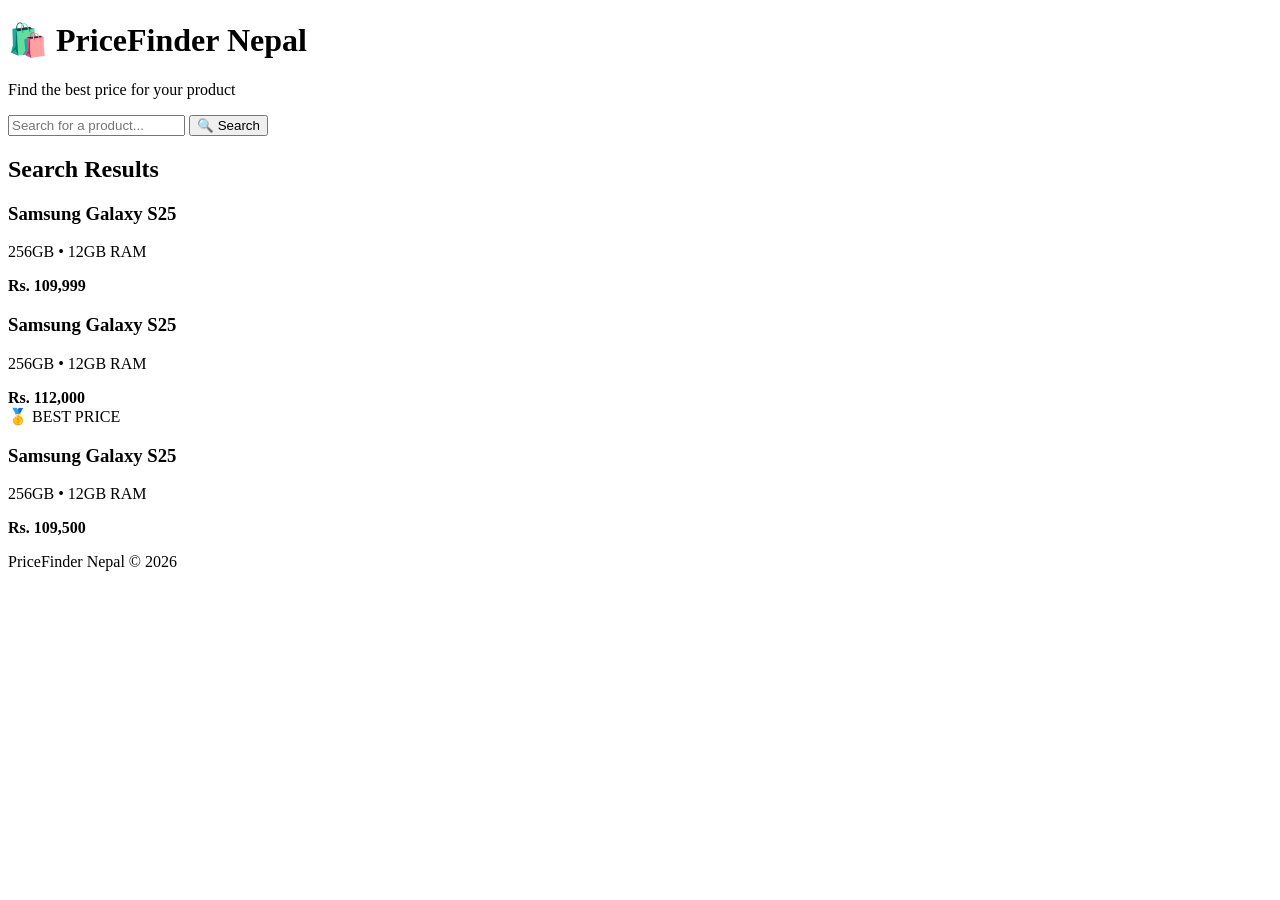
==== index.html @ f7e0f9c5 "Add initial HTML structure for PriceFinder Nepal" ====
<!DOCTYPE html>
<html lang="en">
<head>
  <meta charset="UTF-8">
  <meta name="viewport" content="width=device-width, initial-scale=1.0">
  <title>PriceFinder Nepal</title>
  <link rel="stylesheet" href="style.css">
</head>

<body>

<header>
  <h1>🛍️ PriceFinder Nepal</h1>
  <p>Find the best price for your product</p>
</header>

<main>

  <div class="search-box">
    <input
      type="text"
      id="searchInput"
      placeholder="Search for a product..."
    >

    <button onclick="searchProduct()">
      🔍 Search
    </button>
  </div>

  <section id="results">

    <h2>Search Results</h2>

    <div class="product">
      <div>
        <h3>Samsung Galaxy S25</h3>
        <p>256GB • 12GB RAM</p>
      </div>

      <strong>Rs. 109,999</strong>
    </div>

    <div class="product">
      <div>
        <h3>Samsung Galaxy S25</h3>
        <p>256GB • 12GB RAM</p>
      </div>

      <strong>Rs. 112,000</strong>
    </div>

    <div class="product best">
      <div>
        <span class="badge">🥇 BEST PRICE</span>
        <h3>Samsung Galaxy S25</h3>
        <p>256GB • 12GB RAM</p>
      </div>

      <strong>Rs. 109,500</strong>
    </div>

  </section>

</main>

<footer>
  <p>PriceFinder Nepal © 2026</p>
</footer>

<script src="script.js"></script>

</body>
</html>
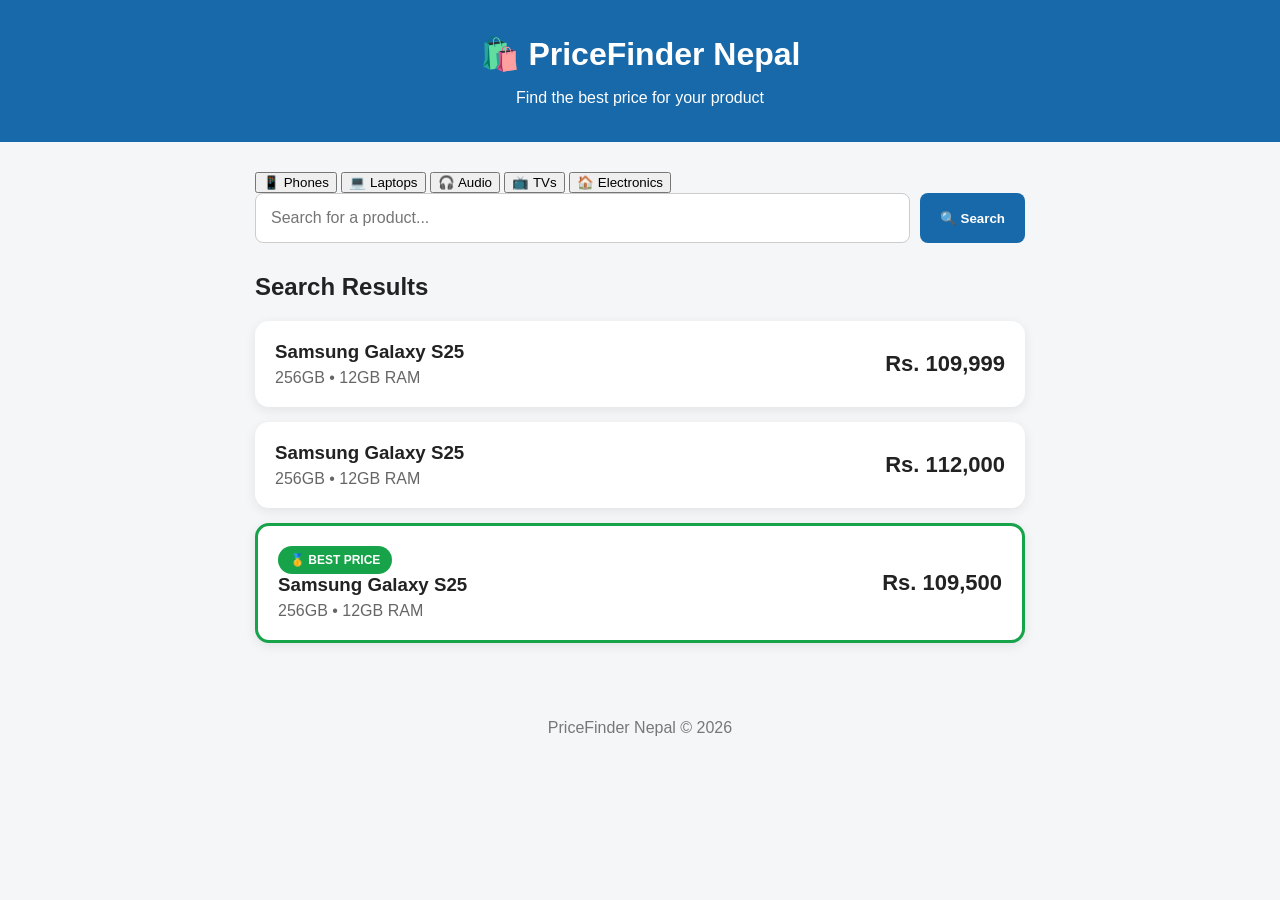
==== commit c4088a0e: "Update index.html" ====
--- a/index.html
+++ b/index.html
@@ -15,7 +15,29 @@
 </header>
 
 <main>
+<div class="categories">
 
+  <button onclick="searchCategory('phone')">
+    📱 Phones
+  </button>
+
+  <button onclick="searchCategory('laptop')">
+    💻 Laptops
+  </button>
+
+  <button onclick="searchCategory('audio')">
+    🎧 Audio
+  </button>
+
+  <button onclick="searchCategory('tv')">
+    📺 TVs
+  </button>
+
+  <button onclick="searchCategory('electronics')">
+    🏠 Electronics
+  </button>
+
+</div>
   <div class="search-box">
     <input
       type="text"
--- a/style.css
+++ b/style.css
@@ -0,0 +1,232 @@
+* {
+  box-sizing: border-box;
+}
+
+body {
+  margin: 0;
+  font-family: Arial, sans-serif;
+  background: #f4f6f8;
+  color: #222;
+}
+
+header {
+  background: #1769aa;
+  color: white;
+  text-align: center;
+  padding: 35px 15px;
+}
+
+header h1 {
+  margin: 0;
+  font-size: 32px;
+}
+
+header p {
+  margin-bottom: 0;
+}
+
+main {
+  max-width: 800px;
+  margin: 30px auto;
+  padding: 0 15px;
+}
+
+.search-box {
+  display: flex;
+  gap: 10px;
+}
+
+.search-box input {
+  flex: 1;
+  padding: 15px;
+  border: 1px solid #ccc;
+  border-radius: 8px;
+  font-size: 16px;
+}
+
+.search-box button {
+  padding: 15px 20px;
+  border: none;
+  border-radius: 8px;
+  background: #1769aa;
+  color: white;
+  cursor: pointer;
+  font-weight: bold;
+}
+
+#results {
+  margin-top: 30px;
+}
+
+.product {
+  background: white;
+  padding: 18px;
+  margin: 12px 0;
+  border-radius: 10px;
+  display: flex;
+  justify-content: space-between;
+  align-items: center;
+  box-shadow: 0 2px 8px rgba(0,0,0,0.08);
+}
+
+.product h3 {
+  margin: 0 0 6px;
+}
+
+.product p {
+  margin: 0;
+  color: #666;
+}
+
+.product strong {
+  font-size: 20px;
+}
+
+.best {
+  border: 3px solid #16a34a;
+}
+
+.badge {
+  background: #16a34a;
+  color: white;
+  padding: 5px 8px;
+  border-radius: 5px;
+  font-size: 12px;
+}
+
+footer {
+  text-align: center;
+  padding: 30px;
+  color: #777;
+}
+
+@media (max-width: 600px) {
+
+  .search-box {
+    flex-direction: column;
+  }
+
+  .product {
+    flex-direction: column;
+    align-items: flex-start;
+    gap: 10px;
+  }
+
+}
+.best-price {
+  background: white;
+  border: 3px solid #16a34a;
+  border-radius: 12px;
+  padding: 25px;
+  margin: 15px 0;
+  text-align: center;
+  box-shadow: 0 4px 15px rgba(0,0,0,0.1);
+}
+
+.best-price h3 {
+  font-size: 30px;
+  color: #16a34a;
+}
+
+.best-price button,
+.product button {
+  background: #1769aa;
+  color: white;
+  border: none;
+  padding: 10px 16px;
+  border-radius: 7px;
+  cursor: pointer;
+}
+
+a {
+  text-decoration: none;
+}
+.updated {
+  color: #666;
+  font-size: 13px;
+  margin-top: 15px;
+}
+/* PriceFinder product cards */
+
+.product {
+  background: white;
+  padding: 20px;
+  margin: 15px 0;
+  border-radius: 14px;
+  display: flex;
+  justify-content: space-between;
+  align-items: center;
+  gap: 20px;
+  box-shadow: 0 3px 12px rgba(0, 0, 0, 0.08);
+}
+
+.product h3 {
+  margin-top: 0;
+}
+
+.product strong {
+  font-size: 22px;
+}
+
+.best-price {
+  background: white;
+  border: 3px solid #16a34a;
+  border-radius: 14px;
+  padding: 25px;
+  margin: 15px 0 25px;
+  text-align: center;
+  box-shadow: 0 4px 15px rgba(0, 0, 0, 0.1);
+}
+
+.best-price h3 {
+  font-size: 32px;
+  margin: 12px 0;
+}
+
+.badge {
+  display: inline-block;
+  background: #16a34a;
+  color: white;
+  padding: 7px 12px;
+  border-radius: 20px;
+  font-size: 12px;
+  font-weight: bold;
+}
+
+.product button,
+.best-price button {
+  background: #1769aa;
+  color: white;
+  border: none;
+  padding: 11px 18px;
+  border-radius: 8px;
+  cursor: pointer;
+  font-weight: bold;
+}
+
+.product button:hover,
+.best-price button:hover {
+  opacity: 0.85;
+}
+
+.updated {
+  color: #777;
+  font-size: 13px;
+}
+
+@media (max-width: 600px) {
+
+  .product {
+    flex-direction: column;
+    align-items: flex-start;
+  }
+
+  .product > div:last-child {
+    width: 100%;
+  }
+
+  .product button {
+    width: 100%;
+  }
+
+}
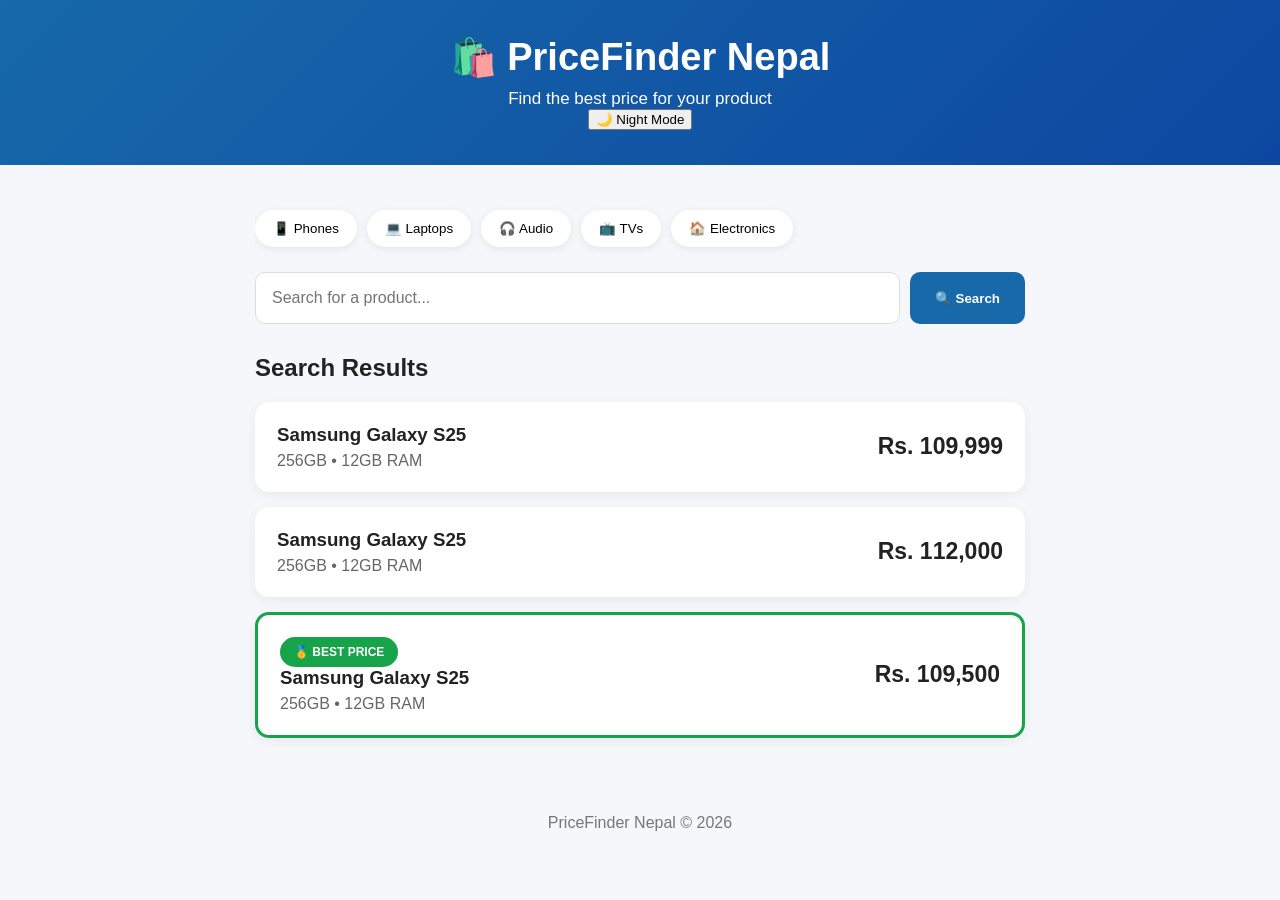
==== commit 7f4bc3a5: "Update index.html" ====
--- a/index.html
+++ b/index.html
@@ -12,6 +12,9 @@
 <header>
   <h1>🛍️ PriceFinder Nepal</h1>
   <p>Find the best price for your product</p>
+  <button id="themeToggle" class="theme-toggle" onclick="toggleTheme()">
+  🌙 Night Mode
+</button>
 </header>
 
 <main>
@@ -91,6 +94,39 @@
 </footer>
 
 <script src="script.js"></script>
+  <script>
+  function toggleTheme() {
+
+    document.body.classList.toggle("dark-mode");
+
+    const button =
+      document.getElementById("themeToggle");
+
+    if (document.body.classList.contains("dark-mode")) {
+
+      button.innerHTML = "☀️ Day Mode";
+
+      localStorage.setItem("theme", "dark");
+
+    } else {
+
+      button.innerHTML = "🌙 Night Mode";
+
+      localStorage.setItem("theme", "light");
+
+    }
+  }
+
+
+  // Remember user's choice
+  if (localStorage.getItem("theme") === "dark") {
+
+    document.body.classList.add("dark-mode");
+
+    document.getElementById("themeToggle").innerHTML =
+      "☀️ Day Mode";
+  }
+</script>
 
 </body>
 </html>
--- a/style.css
+++ b/style.css
@@ -230,3 +230,301 @@
   }
 
 }
+.categories {
+  display: flex;
+  gap: 10px;
+  overflow-x: auto;
+  margin: 20px 0;
+  padding-bottom: 5px;
+}
+
+.categories button {
+  white-space: nowrap;
+  padding: 10px 15px;
+  border: none;
+  border-radius: 20px;
+  background: white;
+  cursor: pointer;
+  box-shadow: 0 2px 8px rgba(0,0,0,0.08);
+}
+
+.categories button:hover {
+  background: #1769aa;
+  color: white;
+}
+/* Product images */
+
+.best-product-image {
+  width: 180px;
+  height: 180px;
+  object-fit: contain;
+  display: block;
+  margin: 0 auto 20px;
+  border-radius: 12px;
+}
+
+.product-info {
+  display: flex;
+  align-items: center;
+  gap: 18px;
+}
+
+.product-image {
+  width: 100px;
+  height: 100px;
+  object-fit: contain;
+  border-radius: 10px;
+  background: white;
+}
+
+@media (max-width: 600px) {
+
+  .product-info {
+    flex-direction: column;
+    align-items: flex-start;
+  }
+
+  .best-product-image {
+    width: 140px;
+    height: 140px;
+  }
+
+  .product-image {
+    width: 80px;
+    height: 80px;
+  }
+
+}
+/* ==========================================
+   PRICEFINDER MODERN DESIGN
+   ========================================== */
+
+body {
+  margin: 0;
+  font-family: Arial, sans-serif;
+  background: #f5f7fb;
+  color: #222;
+}
+
+header {
+  padding: 35px 20px;
+  text-align: center;
+  background: linear-gradient(135deg, #1769aa, #0d47a1);
+  color: white;
+}
+
+header h1 {
+  margin: 0;
+  font-size: 38px;
+}
+
+header p {
+  margin-top: 10px;
+  font-size: 17px;
+}
+
+.categories {
+  display: flex;
+  gap: 10px;
+  overflow-x: auto;
+  padding: 15px 0;
+  margin-bottom: 10px;
+}
+
+.categories button {
+  border: none;
+  background: white;
+  padding: 11px 18px;
+  border-radius: 25px;
+  cursor: pointer;
+  white-space: nowrap;
+  box-shadow: 0 2px 8px rgba(0,0,0,0.08);
+}
+
+.categories button:hover {
+  background: #1769aa;
+  color: white;
+}
+
+.search-box {
+  display: flex;
+  gap: 10px;
+  margin: 10px 0 25px;
+}
+
+.search-box input {
+  flex: 1;
+  padding: 16px;
+  border: 1px solid #ddd;
+  border-radius: 10px;
+  font-size: 16px;
+  outline: none;
+}
+
+.search-box input:focus {
+  border-color: #1769aa;
+}
+
+.search-box button {
+  padding: 0 25px;
+  border: none;
+  border-radius: 10px;
+  background: #1769aa;
+  color: white;
+  font-weight: bold;
+  cursor: pointer;
+}
+
+.search-box button:hover {
+  opacity: 0.9;
+}
+
+.best-price {
+  background: white;
+  border: 3px solid #16a34a;
+  border-radius: 18px;
+  padding: 30px;
+  margin: 20px 0 35px;
+  text-align: center;
+  box-shadow: 0 5px 20px rgba(0,0,0,0.08);
+}
+
+.best-price h2 {
+  font-size: 28px;
+}
+
+.best-price h3 {
+  font-size: 34px;
+  margin: 15px 0;
+}
+
+.badge {
+  display: inline-block;
+  background: #16a34a;
+  color: white;
+  padding: 8px 14px;
+  border-radius: 20px;
+  font-size: 12px;
+  font-weight: bold;
+}
+
+.saving {
+  font-weight: bold;
+  font-size: 17px;
+}
+
+.updated {
+  color: #777;
+  font-size: 13px;
+}
+
+.product {
+  background: white;
+  padding: 22px;
+  margin: 15px 0;
+  border-radius: 14px;
+  display: flex;
+  justify-content: space-between;
+  align-items: center;
+  gap: 20px;
+  box-shadow: 0 3px 12px rgba(0,0,0,0.06);
+}
+
+.product h3 {
+  margin-top: 0;
+}
+
+.product strong {
+  font-size: 23px;
+}
+
+.product-info {
+  display: flex;
+  align-items: center;
+  gap: 18px;
+}
+
+.product-image {
+  width: 100px;
+  height: 100px;
+  object-fit: contain;
+  border-radius: 10px;
+  background: white;
+}
+
+.best-product-image {
+  width: 180px;
+  height: 180px;
+  object-fit: contain;
+  display: block;
+  margin: 0 auto 20px;
+}
+
+.product button,
+.best-price button {
+  background: #1769aa;
+  color: white;
+  border: none;
+  padding: 11px 18px;
+  border-radius: 8px;
+  cursor: pointer;
+  font-weight: bold;
+}
+
+.product button:hover,
+.best-price button:hover {
+  opacity: 0.85;
+}
+
+.product button:disabled {
+  background: #aaa;
+  cursor: not-allowed;
+}
+
+.no-results,
+.error-message {
+  background: white;
+  padding: 30px;
+  border-radius: 15px;
+  text-align: center;
+  margin-top: 20px;
+}
+
+@media (max-width: 600px) {
+
+  header h1 {
+    font-size: 28px;
+  }
+
+  .search-box {
+    flex-direction: column;
+  }
+
+  .search-box button {
+    padding: 14px;
+  }
+
+  .product {
+    flex-direction: column;
+    align-items: flex-start;
+  }
+
+  .product-info {
+    width: 100%;
+    align-items: flex-start;
+  }
+
+  .product > div:last-child {
+    width: 100%;
+  }
+
+  .product button {
+    width: 100%;
+  }
+
+  .best-product-image {
+    width: 140px;
+    height: 140px;
+  }
+
+}
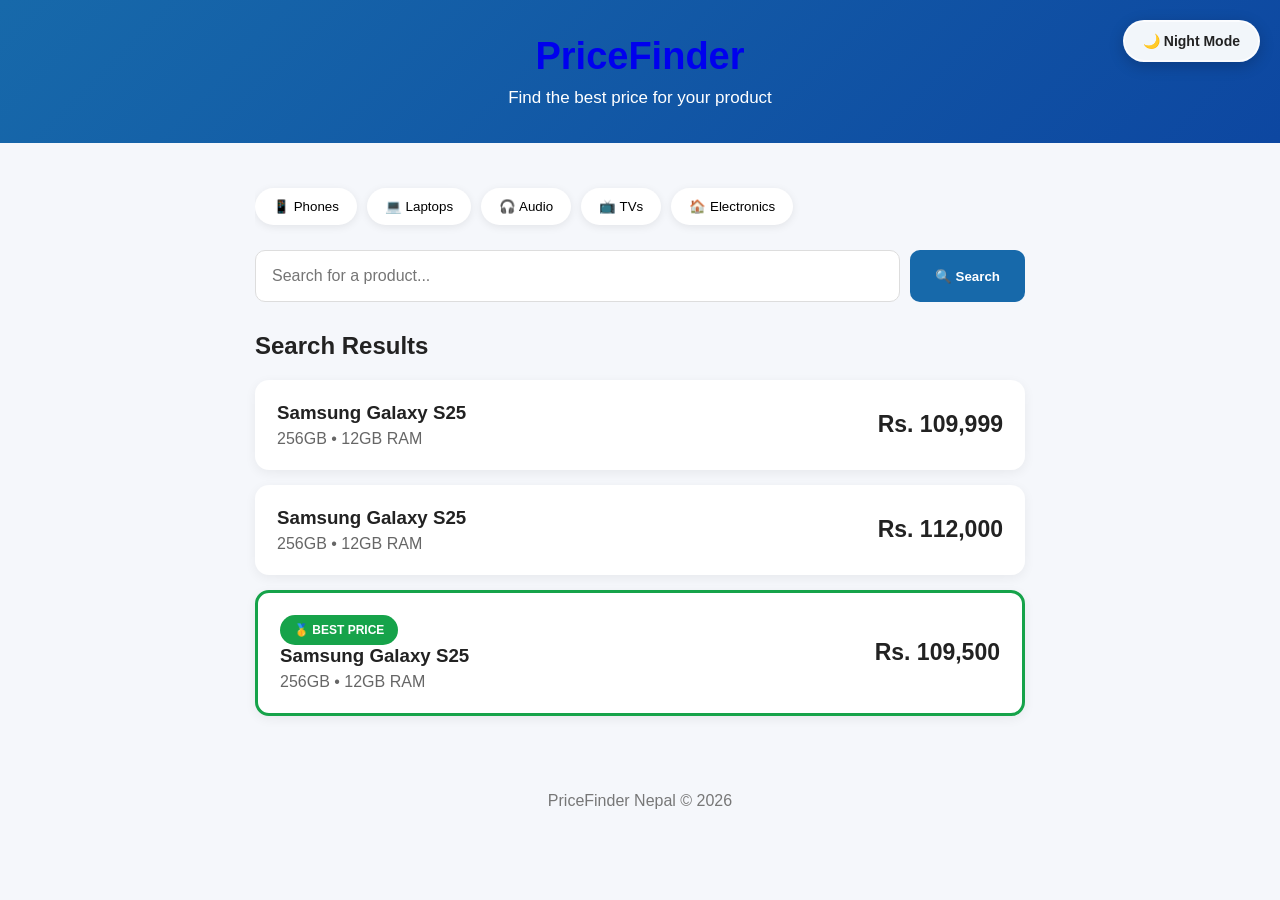
==== commit 65bd309c: "Update index.html" ====
--- a/index.html
+++ b/index.html
@@ -10,7 +10,11 @@
 <body>
 
 <header>
-  <h1>🛍️ PriceFinder Nepal</h1>
+  <h1>
+  <a href="index.html" class="logo-link">
+    PriceFinder
+  </a>
+</h1>
   <p>Find the best price for your product</p>
   <button id="themeToggle" class="theme-toggle" onclick="toggleTheme()">
   🌙 Night Mode
--- a/style.css
+++ b/style.css
@@ -528,3 +528,271 @@
   }
 
 }
+/* ==========================================
+   DAY / NIGHT MODE
+   ========================================== */
+
+.theme-toggle {
+  position: absolute;
+  top: 20px;
+  right: 20px;
+
+  padding: 10px 16px;
+
+  border: none;
+  border-radius: 25px;
+
+  background: white;
+  color: #222;
+
+  cursor: pointer;
+  font-weight: bold;
+
+  box-shadow: 0 2px 8px rgba(0,0,0,0.15);
+}
+
+.theme-toggle:hover {
+  transform: scale(1.03);
+}
+
+
+/* DARK MODE */
+
+body.dark-mode {
+  background: #121212;
+  color: #eeeeee;
+}
+
+body.dark-mode header {
+  background: linear-gradient(
+    135deg,
+    #111827,
+    #1e293b
+  );
+}
+
+body.dark-mode .categories button {
+  background: #1f2937;
+  color: #eeeeee;
+}
+
+body.dark-mode .categories button:hover {
+  background: #3b82f6;
+}
+
+body.dark-mode .search-box input {
+  background: #1f2937;
+  color: white;
+  border-color: #374151;
+}
+
+body.dark-mode .search-box input::placeholder {
+  color: #aaa;
+}
+
+body.dark-mode .best-price,
+body.dark-mode .product,
+body.dark-mode .no-results,
+body.dark-mode .error-message {
+  background: #1f1f1f;
+  color: #eeeeee;
+}
+
+body.dark-mode .updated {
+  color: #aaa;
+}
+
+body.dark-mode .theme-toggle {
+  background: #1f2937;
+  color: white;
+}
+
+
+/* MOBILE */
+
+@media (max-width: 600px) {
+
+  .theme-toggle {
+    position: static;
+    margin-top: 15px;
+  }
+
+}
+/* ==========================================
+   FIXED DARK / LIGHT MODE
+   ========================================== */
+
+/* Light mode */
+body {
+  background: #f5f7fb;
+  color: #222;
+}
+
+/* Dark mode - main page */
+body.dark-mode {
+  background: #121212 !important;
+  color: #eeeeee !important;
+}
+
+/* Header */
+body.dark-mode header {
+  background: #0b1220 !important;
+  color: #ffffff !important;
+}
+
+/* Main containers */
+body.dark-mode .best-price,
+body.dark-mode .product,
+body.dark-mode .no-results,
+body.dark-mode .error-message {
+  background: #1e1e1e !important;
+  color: #eeeeee !important;
+}
+
+/* Product text */
+body.dark-mode .product h3,
+body.dark-mode .product p,
+body.dark-mode .best-price h2,
+body.dark-mode .best-price h3,
+body.dark-mode .best-price p {
+  color: #eeeeee !important;
+}
+
+/* Search box */
+body.dark-mode .search-box input {
+  background: #252525 !important;
+  color: #ffffff !important;
+  border-color: #444 !important;
+}
+
+body.dark-mode .search-box input::placeholder {
+  color: #aaaaaa !important;
+}
+
+/* Category buttons */
+body.dark-mode .categories button {
+  background: #252525 !important;
+  color: #ffffff !important;
+  border: 1px solid #444 !important;
+}
+
+/* Category buttons hover */
+body.dark-mode .categories button:hover {
+  background: #1769aa !important;
+  color: #ffffff !important;
+}
+
+/* Theme button */
+body.dark-mode .theme-toggle {
+  background: #252525 !important;
+  color: #ffffff !important;
+  border: 1px solid #555 !important;
+}
+
+/* Updated text */
+body.dark-mode .updated {
+  color: #aaaaaa !important;
+}
+
+/* Product images */
+body.dark-mode .product-image,
+body.dark-mode .best-product-image {
+  background: #ffffff !important;
+}
+
+/* Links */
+body.dark-mode a {
+  color: #ffffff;
+}
+
+/* Comparison section */
+body.dark-mode .comparison-list {
+  color: #eeeeee;
+}
+/* ==========================================
+   ANIMATED DAY / NIGHT BUTTON
+   ========================================== */
+
+.theme-toggle {
+  position: absolute;
+  top: 20px;
+  right: 20px;
+
+  min-width: 125px;
+  padding: 11px 18px;
+
+  border: 2px solid rgba(255,255,255,0.7);
+  border-radius: 50px;
+
+  background: rgba(255,255,255,0.95);
+  color: #222;
+
+  font-size: 14px;
+  font-weight: bold;
+
+  cursor: pointer;
+
+  box-shadow: 0 4px 15px rgba(0,0,0,0.2);
+
+  transition:
+    all 0.35s ease,
+    transform 0.2s ease;
+}
+
+
+/* Hover animation */
+
+.theme-toggle:hover {
+  transform: translateY(-2px) scale(1.04);
+
+  box-shadow:
+    0 7px 20px rgba(0,0,0,0.25);
+}
+
+
+/* Click animation */
+
+.theme-toggle:active {
+  transform: scale(0.92);
+}
+
+
+/* Dark mode button */
+
+body.dark-mode .theme-toggle {
+  background: #202938 !important;
+  color: #ffffff !important;
+
+  border-color: #64748b !important;
+
+  box-shadow:
+    0 4px 18px rgba(0,0,0,0.5);
+}
+
+
+/* Dark mode hover */
+
+body.dark-mode .theme-toggle:hover {
+  background: #334155 !important;
+
+  transform:
+    translateY(-2px)
+    scale(1.04);
+}
+
+
+/* Mobile */
+
+@media (max-width: 600px) {
+
+  .theme-toggle {
+    position: static;
+
+    display: block;
+
+    margin: 15px auto 0;
+
+    min-width: 130px;
+  }
+
+}
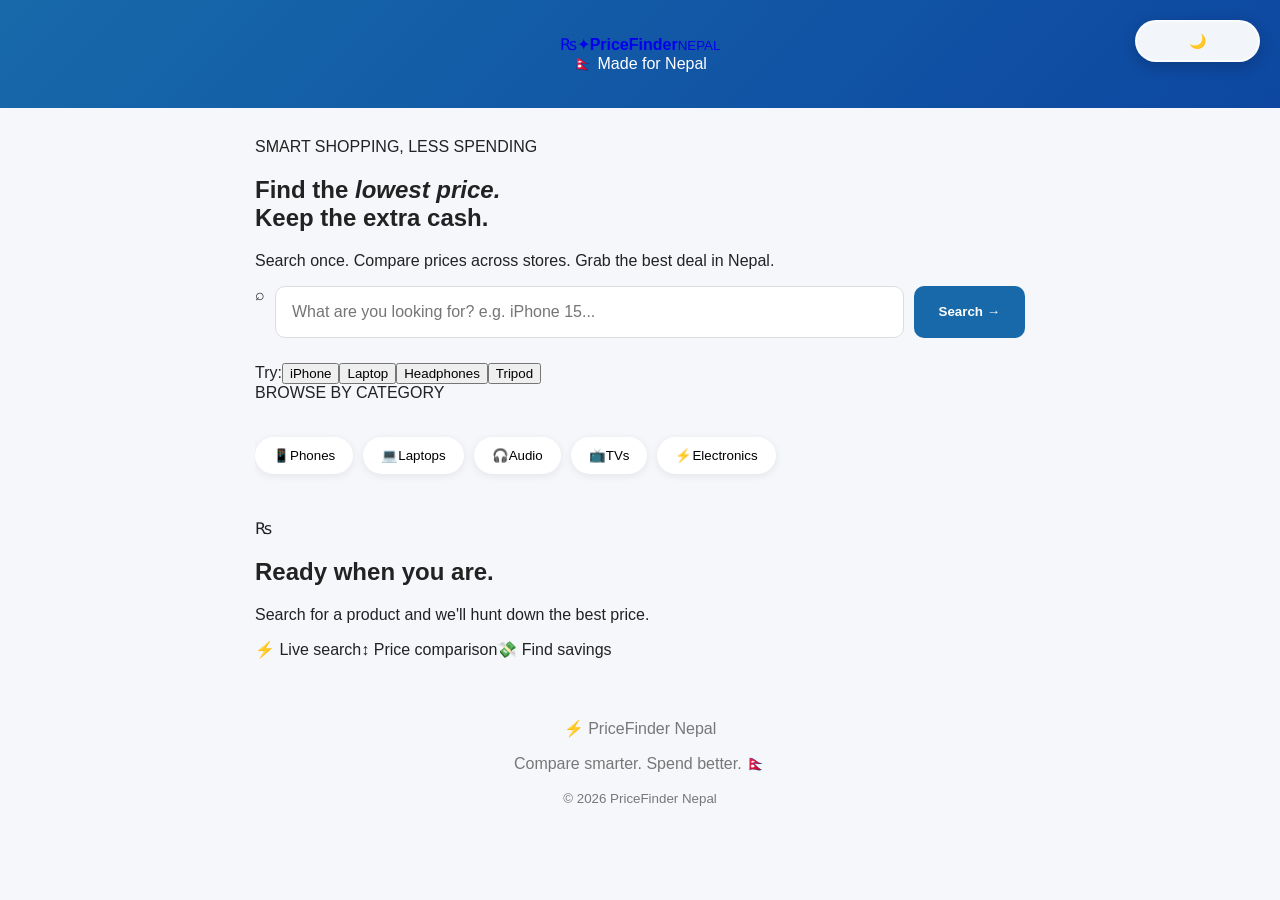
==== commit 731ff3a0: "Add files via upload" ====
--- a/index.html
+++ b/index.html
@@ -1,136 +1,32 @@
 <!DOCTYPE html>
 <html lang="en">
 <head>
-  <meta charset="UTF-8">
-  <meta name="viewport" content="width=device-width, initial-scale=1.0">
-  <title>PriceFinder Nepal</title>
-  <link rel="stylesheet" href="style.css">
+<meta charset="UTF-8"><meta name="viewport" content="width=device-width, initial-scale=1.0">
+<meta name="description" content="PriceFinder Nepal — compare prices and find the best deals.">
+<title>PriceFinder Nepal ⚡</title><link rel="stylesheet" href="style.css">
 </head>
-
 <body>
-
-<header>
-  <h1>
-  <a href="index.html" class="logo-link">
-    PriceFinder
-  </a>
-</h1>
-  <p>Find the best price for your product</p>
-  <button id="themeToggle" class="theme-toggle" onclick="toggleTheme()">
-  🌙 Night Mode
-</button>
+<div class="bg-glow glow-one"></div><div class="bg-glow glow-two"></div>
+<header class="site-header">
+<a href="index.html" class="brand" aria-label="PriceFinder Nepal home"><span class="brand-mark"><span class="brand-tag">₨</span><span class="brand-spark">✦</span></span><span class="brand-copy"><strong>PriceFinder</strong><small>NEPAL</small></span></a>
+<div class="header-actions"><span class="nepal-pill">🇳🇵 Made for Nepal</span><button id="themeToggle" class="theme-toggle" onclick="toggleTheme()" type="button">🌙</button></div>
 </header>
-
-<main>
-<div class="categories">
-
-  <button onclick="searchCategory('phone')">
-    📱 Phones
-  </button>
-
-  <button onclick="searchCategory('laptop')">
-    💻 Laptops
-  </button>
-
-  <button onclick="searchCategory('audio')">
-    🎧 Audio
-  </button>
-
-  <button onclick="searchCategory('tv')">
-    📺 TVs
-  </button>
-
-  <button onclick="searchCategory('electronics')">
-    🏠 Electronics
-  </button>
-
-</div>
-  <div class="search-box">
-    <input
-      type="text"
-      id="searchInput"
-      placeholder="Search for a product..."
-    >
-
-    <button onclick="searchProduct()">
-      🔍 Search
-    </button>
-  </div>
-
-  <section id="results">
-
-    <h2>Search Results</h2>
-
-    <div class="product">
-      <div>
-        <h3>Samsung Galaxy S25</h3>
-        <p>256GB • 12GB RAM</p>
-      </div>
-
-      <strong>Rs. 109,999</strong>
-    </div>
-
-    <div class="product">
-      <div>
-        <h3>Samsung Galaxy S25</h3>
-        <p>256GB • 12GB RAM</p>
-      </div>
-
-      <strong>Rs. 112,000</strong>
-    </div>
-
-    <div class="product best">
-      <div>
-        <span class="badge">🥇 BEST PRICE</span>
-        <h3>Samsung Galaxy S25</h3>
-        <p>256GB • 12GB RAM</p>
-      </div>
-
-      <strong>Rs. 109,500</strong>
-    </div>
-
-  </section>
-
+<main class="page-shell">
+<section class="hero">
+<div class="hero-kicker"><span></span> SMART SHOPPING, LESS SPENDING</div>
+<h1>Find the <em>lowest price.</em><br>Keep the extra cash.</h1>
+<p class="hero-text">Search once. Compare prices across stores. Grab the best deal in Nepal.</p>
+<div class="search-box"><span class="search-icon">⌕</span><input type="text" id="searchInput" placeholder="What are you looking for? e.g. iPhone 15..." autocomplete="off" onkeydown="if(event.key==='Enter') searchProduct()"><button onclick="searchProduct()" type="button">Search <span>→</span></button></div>
+<div class="search-hint"><span>Try:</span><button onclick="document.getElementById('searchInput').value='iPhone';searchProduct()" type="button">iPhone</button><button onclick="document.getElementById('searchInput').value='laptop';searchProduct()" type="button">Laptop</button><button onclick="document.getElementById('searchInput').value='headphones';searchProduct()" type="button">Headphones</button><button onclick="document.getElementById('searchInput').value='tripod';searchProduct()" type="button">Tripod</button></div>
+</section>
+<section class="category-section"><div class="section-label">BROWSE BY CATEGORY</div><div class="categories">
+<button onclick="searchCategory('phone')" type="button"><span>📱</span>Phones</button><button onclick="searchCategory('laptop')" type="button"><span>💻</span>Laptops</button><button onclick="searchCategory('audio')" type="button"><span>🎧</span>Audio</button><button onclick="searchCategory('tv')" type="button"><span>📺</span>TVs</button><button onclick="searchCategory('electronics')" type="button"><span>⚡</span>Electronics</button>
+</div></section>
+<section id="results" class="results-panel"><div class="empty-state"><div class="empty-icon">₨</div><h2>Ready when you are.</h2><p>Search for a product and we'll hunt down the best price.</p><div class="mini-stats"><span>⚡ Live search</span><span>↕ Price comparison</span><span>💸 Find savings</span></div></div></section>
 </main>
-
-<footer>
-  <p>PriceFinder Nepal © 2026</p>
-</footer>
-
-<script src="script.js"></script>
-  <script>
-  function toggleTheme() {
-
-    document.body.classList.toggle("dark-mode");
-
-    const button =
-      document.getElementById("themeToggle");
-
-    if (document.body.classList.contains("dark-mode")) {
-
-      button.innerHTML = "☀️ Day Mode";
-
-      localStorage.setItem("theme", "dark");
-
-    } else {
-
-      button.innerHTML = "🌙 Night Mode";
-
-      localStorage.setItem("theme", "light");
-
-    }
-  }
-
-
-  // Remember user's choice
-  if (localStorage.getItem("theme") === "dark") {
-
-    document.body.classList.add("dark-mode");
-
-    document.getElementById("themeToggle").innerHTML =
-      "☀️ Day Mode";
-  }
+<footer class="site-footer"><div class="footer-brand">⚡ PriceFinder Nepal</div><p>Compare smarter. Spend better. 🇳🇵</p><small>© 2026 PriceFinder Nepal</small></footer>
+<script src="script.js"></script><script>
+function toggleTheme(){document.body.classList.toggle('light-mode');const b=document.getElementById('themeToggle');const l=document.body.classList.contains('light-mode');b.innerHTML=l?'☀️':'🌙';localStorage.setItem('theme',l?'light':'dark')}
+if(localStorage.getItem('theme')==='light'){document.body.classList.add('light-mode');document.getElementById('themeToggle').innerHTML='☀️'}
 </script>
-
-</body>
-</html>
+</body></html>
--- a/style.css
+++ b/style.css
@@ -796,3 +796,12 @@
   }
 
 }
+.logo-link {
+  color: inherit;
+  text-decoration: none;
+  cursor: pointer;
+}
+
+.logo-link:hover {
+  text-decoration: none;
+}
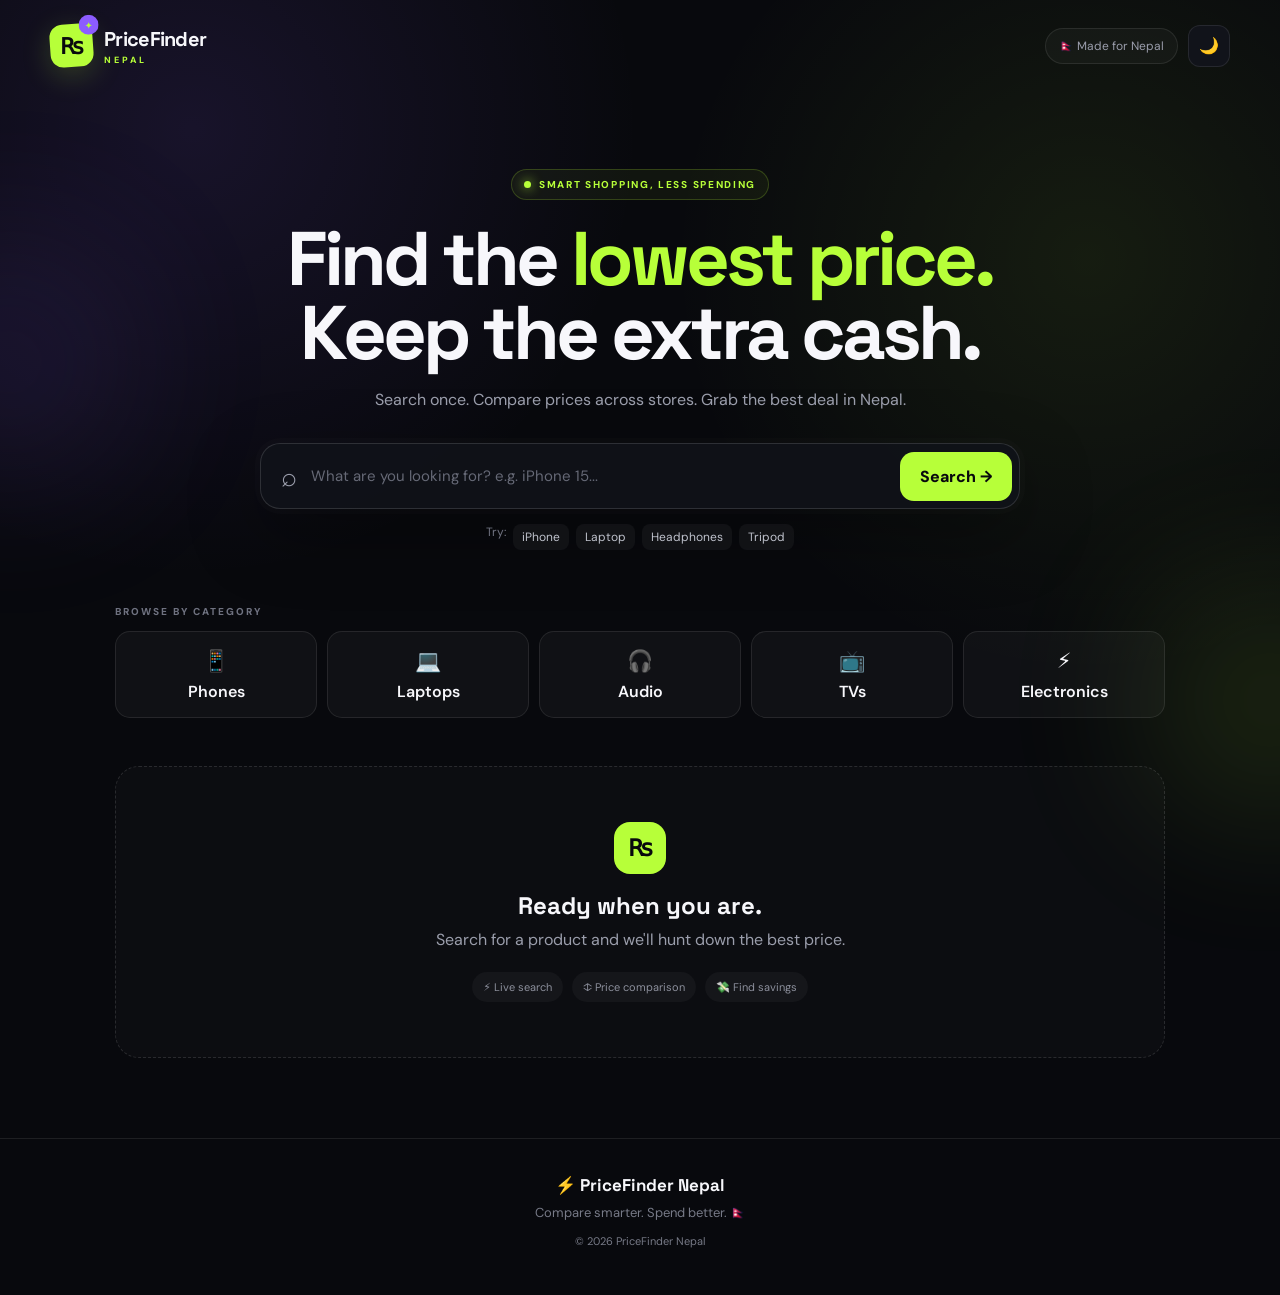
==== commit 2cb354d2: "Update index.html" ====
--- a/index.html
+++ b/index.html
@@ -1,32 +1,586 @@
 <!DOCTYPE html>
 <html lang="en">
 <head>
-<meta charset="UTF-8"><meta name="viewport" content="width=device-width, initial-scale=1.0">
-<meta name="description" content="PriceFinder Nepal — compare prices and find the best deals.">
-<title>PriceFinder Nepal ⚡</title><link rel="stylesheet" href="style.css">
+  <meta charset="UTF-8">
+
+  <meta
+    name="viewport"
+    content="width=device-width, initial-scale=1.0"
+  >
+
+  <meta
+    name="description"
+    content="PriceFinder Nepal — compare prices and find the best deals from Nepali stores."
+  >
+
+  <title>PriceFinder Nepal ⚡</title>
+
+  <link rel="stylesheet" href="style.css">
 </head>
+
 <body>
-<div class="bg-glow glow-one"></div><div class="bg-glow glow-two"></div>
-<header class="site-header">
-<a href="index.html" class="brand" aria-label="PriceFinder Nepal home"><span class="brand-mark"><span class="brand-tag">₨</span><span class="brand-spark">✦</span></span><span class="brand-copy"><strong>PriceFinder</strong><small>NEPAL</small></span></a>
-<div class="header-actions"><span class="nepal-pill">🇳🇵 Made for Nepal</span><button id="themeToggle" class="theme-toggle" onclick="toggleTheme()" type="button">🌙</button></div>
-</header>
-<main class="page-shell">
-<section class="hero">
-<div class="hero-kicker"><span></span> SMART SHOPPING, LESS SPENDING</div>
-<h1>Find the <em>lowest price.</em><br>Keep the extra cash.</h1>
-<p class="hero-text">Search once. Compare prices across stores. Grab the best deal in Nepal.</p>
-<div class="search-box"><span class="search-icon">⌕</span><input type="text" id="searchInput" placeholder="What are you looking for? e.g. iPhone 15..." autocomplete="off" onkeydown="if(event.key==='Enter') searchProduct()"><button onclick="searchProduct()" type="button">Search <span>→</span></button></div>
-<div class="search-hint"><span>Try:</span><button onclick="document.getElementById('searchInput').value='iPhone';searchProduct()" type="button">iPhone</button><button onclick="document.getElementById('searchInput').value='laptop';searchProduct()" type="button">Laptop</button><button onclick="document.getElementById('searchInput').value='headphones';searchProduct()" type="button">Headphones</button><button onclick="document.getElementById('searchInput').value='tripod';searchProduct()" type="button">Tripod</button></div>
-</section>
-<section class="category-section"><div class="section-label">BROWSE BY CATEGORY</div><div class="categories">
-<button onclick="searchCategory('phone')" type="button"><span>📱</span>Phones</button><button onclick="searchCategory('laptop')" type="button"><span>💻</span>Laptops</button><button onclick="searchCategory('audio')" type="button"><span>🎧</span>Audio</button><button onclick="searchCategory('tv')" type="button"><span>📺</span>TVs</button><button onclick="searchCategory('electronics')" type="button"><span>⚡</span>Electronics</button>
-</div></section>
-<section id="results" class="results-panel"><div class="empty-state"><div class="empty-icon">₨</div><h2>Ready when you are.</h2><p>Search for a product and we'll hunt down the best price.</p><div class="mini-stats"><span>⚡ Live search</span><span>↕ Price comparison</span><span>💸 Find savings</span></div></div></section>
-</main>
-<footer class="site-footer"><div class="footer-brand">⚡ PriceFinder Nepal</div><p>Compare smarter. Spend better. 🇳🇵</p><small>© 2026 PriceFinder Nepal</small></footer>
-<script src="script.js"></script><script>
-function toggleTheme(){document.body.classList.toggle('light-mode');const b=document.getElementById('themeToggle');const l=document.body.classList.contains('light-mode');b.innerHTML=l?'☀️':'🌙';localStorage.setItem('theme',l?'light':'dark')}
-if(localStorage.getItem('theme')==='light'){document.body.classList.add('light-mode');document.getElementById('themeToggle').innerHTML='☀️'}
-</script>
-</body></html>
+
+  <!-- ==========================================
+       BACKGROUND GLOW
+  =========================================== -->
+
+  <div class="bg-glow glow-one"></div>
+  <div class="bg-glow glow-two"></div>
+
+
+  <!-- ==========================================
+       HEADER
+  =========================================== -->
+
+  <header class="site-header">
+
+    <!-- LOGO -->
+
+    <a
+      href="index.html"
+      class="brand"
+      aria-label="PriceFinder Nepal home"
+    >
+
+      <span
+        class="brand-mark"
+        aria-hidden="true"
+      >
+
+        <span class="brand-tag">
+          ₨
+        </span>
+
+        <span class="brand-spark">
+          ✦
+        </span>
+
+      </span>
+
+
+      <span class="brand-copy">
+
+        <strong>
+          PriceFinder
+        </strong>
+
+        <small>
+          NEPAL
+        </small>
+
+      </span>
+
+    </a>
+
+
+    <!-- HEADER ACTIONS -->
+
+    <div class="header-actions">
+
+      <span class="nepal-pill">
+        🇳🇵 Made for Nepal
+      </span>
+
+
+      <!-- THEME BUTTON -->
+
+      <button
+        id="themeToggle"
+        class="theme-toggle"
+        type="button"
+        aria-label="Switch to light mode"
+      >
+        🌙
+      </button>
+
+    </div>
+
+  </header>
+
+
+
+  <!-- ==========================================
+       MAIN
+  =========================================== -->
+
+  <main class="page-shell">
+
+
+    <!-- ========================================
+         HERO
+    ========================================= -->
+
+    <section class="hero">
+
+      <div class="hero-kicker">
+
+        <span></span>
+
+        SMART SHOPPING, LESS SPENDING
+
+      </div>
+
+
+      <h1>
+
+        Find the
+        <em>
+          lowest price.
+        </em>
+
+        <br>
+
+        Keep the extra cash.
+
+      </h1>
+
+
+      <p class="hero-text">
+
+        Search once. Compare prices across stores.
+        Grab the best deal in Nepal.
+
+      </p>
+
+
+
+      <!-- ======================================
+           SEARCH
+      ====================================== -->
+
+      <div class="search-box">
+
+        <span
+          class="search-icon"
+          aria-hidden="true"
+        >
+          ⌕
+        </span>
+
+
+        <input
+          type="text"
+          id="searchInput"
+          placeholder="What are you looking for? e.g. iPhone 15..."
+          autocomplete="off"
+          aria-label="Search for a product"
+          onkeydown="
+            if(event.key === 'Enter')
+            searchProduct()
+          "
+        >
+
+
+        <button
+          onclick="searchProduct()"
+          type="button"
+        >
+
+          Search
+
+          <span>
+            →
+          </span>
+
+        </button>
+
+      </div>
+
+
+
+      <!-- QUICK SEARCH -->
+
+      <div class="search-hint">
+
+        <span>
+          Try:
+        </span>
+
+
+        <button
+          type="button"
+          onclick="
+            document.getElementById('searchInput').value='iPhone';
+            searchProduct();
+          "
+        >
+          iPhone
+        </button>
+
+
+        <button
+          type="button"
+          onclick="
+            document.getElementById('searchInput').value='laptop';
+            searchProduct();
+          "
+        >
+          Laptop
+        </button>
+
+
+        <button
+          type="button"
+          onclick="
+            document.getElementById('searchInput').value='headphones';
+            searchProduct();
+          "
+        >
+          Headphones
+        </button>
+
+
+        <button
+          type="button"
+          onclick="
+            document.getElementById('searchInput').value='tripod';
+            searchProduct();
+          "
+        >
+          Tripod
+        </button>
+
+      </div>
+
+    </section>
+
+
+
+    <!-- ========================================
+         CATEGORIES
+    ========================================= -->
+
+    <section class="category-section">
+
+      <div class="section-label">
+        BROWSE BY CATEGORY
+      </div>
+
+
+      <div class="categories">
+
+
+        <button
+          type="button"
+          onclick="searchCategory('phone')"
+        >
+
+          <span>
+            📱
+          </span>
+
+          Phones
+
+        </button>
+
+
+
+        <button
+          type="button"
+          onclick="searchCategory('laptop')"
+        >
+
+          <span>
+            💻
+          </span>
+
+          Laptops
+
+        </button>
+
+
+
+        <button
+          type="button"
+          onclick="searchCategory('audio')"
+        >
+
+          <span>
+            🎧
+          </span>
+
+          Audio
+
+        </button>
+
+
+
+        <button
+          type="button"
+          onclick="searchCategory('tv')"
+        >
+
+          <span>
+            📺
+          </span>
+
+          TVs
+
+        </button>
+
+
+
+        <button
+          type="button"
+          onclick="searchCategory('electronics')"
+        >
+
+          <span>
+            ⚡
+          </span>
+
+          Electronics
+
+        </button>
+
+      </div>
+
+    </section>
+
+
+
+    <!-- ========================================
+         RESULTS
+         
+         IMPORTANT:
+         Your existing script.js writes the
+         search results into this container.
+    ========================================= -->
+
+    <section
+      id="results"
+      class="results-panel"
+    >
+
+      <div class="empty-state">
+
+        <div class="empty-icon">
+          ₨
+        </div>
+
+
+        <h2>
+          Ready when you are.
+        </h2>
+
+
+        <p>
+          Search for a product and
+          we'll hunt down the best price.
+        </p>
+
+
+        <div class="mini-stats">
+
+          <span>
+            ⚡ Live search
+          </span>
+
+          <span>
+            ↕ Price comparison
+          </span>
+
+          <span>
+            💸 Find savings
+          </span>
+
+        </div>
+
+      </div>
+
+    </section>
+
+  </main>
+
+
+
+  <!-- ==========================================
+       FOOTER
+  =========================================== -->
+
+  <footer class="site-footer">
+
+    <div class="footer-brand">
+      ⚡ PriceFinder Nepal
+    </div>
+
+
+    <p>
+      Compare smarter. Spend better. 🇳🇵
+    </p>
+
+
+    <small>
+      © 2026 PriceFinder Nepal
+    </small>
+
+  </footer>
+
+
+
+  <!-- ==========================================
+       YOUR EXISTING SEARCH SCRIPT
+       
+       DO NOT CHANGE script.js
+  =========================================== -->
+
+  <script src="script.js"></script>
+
+
+
+  <!-- ==========================================
+       DARK / LIGHT THEME
+  =========================================== -->
+
+  <script>
+
+    document.addEventListener(
+      "DOMContentLoaded",
+      function () {
+
+        const toggle =
+          document.getElementById(
+            "themeToggle"
+          );
+
+
+        /*
+         * Make sure the button exists.
+         */
+
+        if (!toggle) {
+          return;
+        }
+
+
+        /*
+         * Get saved theme.
+         */
+
+        const savedTheme =
+          localStorage.getItem(
+            "pricefinder-theme"
+          );
+
+
+        /*
+         * Apply theme.
+         */
+
+        function applyTheme(theme) {
+
+          const isLight =
+            theme === "light";
+
+
+          /*
+           * Add/remove light-mode
+           * class from BODY.
+           */
+
+          document.body.classList.toggle(
+            "light-mode",
+            isLight
+          );
+
+
+          /*
+           * Change button icon.
+           */
+
+          toggle.textContent =
+            isLight
+              ? "☀️"
+              : "🌙";
+
+
+          /*
+           * Accessibility label.
+           */
+
+          toggle.setAttribute(
+            "aria-label",
+            isLight
+              ? "Switch to dark mode"
+              : "Switch to light mode"
+          );
+
+        }
+
+
+        /*
+         * Load saved theme.
+         *
+         * Default = DARK
+         */
+
+        if (
+          savedTheme === "light"
+        ) {
+
+          applyTheme("light");
+
+        } else {
+
+          applyTheme("dark");
+
+        }
+
+
+        /*
+         * THEME BUTTON CLICK
+         */
+
+        toggle.addEventListener(
+          "click",
+          function () {
+
+
+            /*
+             * Check current mode.
+             */
+
+            const currentlyLight =
+              document.body.classList.contains(
+                "light-mode"
+              );
+
+
+            /*
+             * Choose next mode.
+             */
+
+            const nextTheme =
+              currentlyLight
+                ? "dark"
+                : "light";
+
+
+            /*
+             * Save theme.
+             */
+
+            localStorage.setItem(
+              "pricefinder-theme",
+              nextTheme
+            );
+
+
+            /*
+             * Apply theme.
+             */
+
+            applyTheme(
+              nextTheme
+            );
+
+          }
+        );
+
+      }
+    );
+
+  </script>
+
+</body>
+</html>
--- a/style.css
+++ b/style.css
@@ -1,807 +1,2 @@
-* {
-  box-sizing: border-box;
-}
-
-body {
-  margin: 0;
-  font-family: Arial, sans-serif;
-  background: #f4f6f8;
-  color: #222;
-}
-
-header {
-  background: #1769aa;
-  color: white;
-  text-align: center;
-  padding: 35px 15px;
-}
-
-header h1 {
-  margin: 0;
-  font-size: 32px;
-}
-
-header p {
-  margin-bottom: 0;
-}
-
-main {
-  max-width: 800px;
-  margin: 30px auto;
-  padding: 0 15px;
-}
-
-.search-box {
-  display: flex;
-  gap: 10px;
-}
-
-.search-box input {
-  flex: 1;
-  padding: 15px;
-  border: 1px solid #ccc;
-  border-radius: 8px;
-  font-size: 16px;
-}
-
-.search-box button {
-  padding: 15px 20px;
-  border: none;
-  border-radius: 8px;
-  background: #1769aa;
-  color: white;
-  cursor: pointer;
-  font-weight: bold;
-}
-
-#results {
-  margin-top: 30px;
-}
-
-.product {
-  background: white;
-  padding: 18px;
-  margin: 12px 0;
-  border-radius: 10px;
-  display: flex;
-  justify-content: space-between;
-  align-items: center;
-  box-shadow: 0 2px 8px rgba(0,0,0,0.08);
-}
-
-.product h3 {
-  margin: 0 0 6px;
-}
-
-.product p {
-  margin: 0;
-  color: #666;
-}
-
-.product strong {
-  font-size: 20px;
-}
-
-.best {
-  border: 3px solid #16a34a;
-}
-
-.badge {
-  background: #16a34a;
-  color: white;
-  padding: 5px 8px;
-  border-radius: 5px;
-  font-size: 12px;
-}
-
-footer {
-  text-align: center;
-  padding: 30px;
-  color: #777;
-}
-
-@media (max-width: 600px) {
-
-  .search-box {
-    flex-direction: column;
-  }
-
-  .product {
-    flex-direction: column;
-    align-items: flex-start;
-    gap: 10px;
-  }
-
-}
-.best-price {
-  background: white;
-  border: 3px solid #16a34a;
-  border-radius: 12px;
-  padding: 25px;
-  margin: 15px 0;
-  text-align: center;
-  box-shadow: 0 4px 15px rgba(0,0,0,0.1);
-}
-
-.best-price h3 {
-  font-size: 30px;
-  color: #16a34a;
-}
-
-.best-price button,
-.product button {
-  background: #1769aa;
-  color: white;
-  border: none;
-  padding: 10px 16px;
-  border-radius: 7px;
-  cursor: pointer;
-}
-
-a {
-  text-decoration: none;
-}
-.updated {
-  color: #666;
-  font-size: 13px;
-  margin-top: 15px;
-}
-/* PriceFinder product cards */
-
-.product {
-  background: white;
-  padding: 20px;
-  margin: 15px 0;
-  border-radius: 14px;
-  display: flex;
-  justify-content: space-between;
-  align-items: center;
-  gap: 20px;
-  box-shadow: 0 3px 12px rgba(0, 0, 0, 0.08);
-}
-
-.product h3 {
-  margin-top: 0;
-}
-
-.product strong {
-  font-size: 22px;
-}
-
-.best-price {
-  background: white;
-  border: 3px solid #16a34a;
-  border-radius: 14px;
-  padding: 25px;
-  margin: 15px 0 25px;
-  text-align: center;
-  box-shadow: 0 4px 15px rgba(0, 0, 0, 0.1);
-}
-
-.best-price h3 {
-  font-size: 32px;
-  margin: 12px 0;
-}
-
-.badge {
-  display: inline-block;
-  background: #16a34a;
-  color: white;
-  padding: 7px 12px;
-  border-radius: 20px;
-  font-size: 12px;
-  font-weight: bold;
-}
-
-.product button,
-.best-price button {
-  background: #1769aa;
-  color: white;
-  border: none;
-  padding: 11px 18px;
-  border-radius: 8px;
-  cursor: pointer;
-  font-weight: bold;
-}
-
-.product button:hover,
-.best-price button:hover {
-  opacity: 0.85;
-}
-
-.updated {
-  color: #777;
-  font-size: 13px;
-}
-
-@media (max-width: 600px) {
-
-  .product {
-    flex-direction: column;
-    align-items: flex-start;
-  }
-
-  .product > div:last-child {
-    width: 100%;
-  }
-
-  .product button {
-    width: 100%;
-  }
-
-}
-.categories {
-  display: flex;
-  gap: 10px;
-  overflow-x: auto;
-  margin: 20px 0;
-  padding-bottom: 5px;
-}
-
-.categories button {
-  white-space: nowrap;
-  padding: 10px 15px;
-  border: none;
-  border-radius: 20px;
-  background: white;
-  cursor: pointer;
-  box-shadow: 0 2px 8px rgba(0,0,0,0.08);
-}
-
-.categories button:hover {
-  background: #1769aa;
-  color: white;
-}
-/* Product images */
-
-.best-product-image {
-  width: 180px;
-  height: 180px;
-  object-fit: contain;
-  display: block;
-  margin: 0 auto 20px;
-  border-radius: 12px;
-}
-
-.product-info {
-  display: flex;
-  align-items: center;
-  gap: 18px;
-}
-
-.product-image {
-  width: 100px;
-  height: 100px;
-  object-fit: contain;
-  border-radius: 10px;
-  background: white;
-}
-
-@media (max-width: 600px) {
-
-  .product-info {
-    flex-direction: column;
-    align-items: flex-start;
-  }
-
-  .best-product-image {
-    width: 140px;
-    height: 140px;
-  }
-
-  .product-image {
-    width: 80px;
-    height: 80px;
-  }
-
-}
-/* ==========================================
-   PRICEFINDER MODERN DESIGN
-   ========================================== */
-
-body {
-  margin: 0;
-  font-family: Arial, sans-serif;
-  background: #f5f7fb;
-  color: #222;
-}
-
-header {
-  padding: 35px 20px;
-  text-align: center;
-  background: linear-gradient(135deg, #1769aa, #0d47a1);
-  color: white;
-}
-
-header h1 {
-  margin: 0;
-  font-size: 38px;
-}
-
-header p {
-  margin-top: 10px;
-  font-size: 17px;
-}
-
-.categories {
-  display: flex;
-  gap: 10px;
-  overflow-x: auto;
-  padding: 15px 0;
-  margin-bottom: 10px;
-}
-
-.categories button {
-  border: none;
-  background: white;
-  padding: 11px 18px;
-  border-radius: 25px;
-  cursor: pointer;
-  white-space: nowrap;
-  box-shadow: 0 2px 8px rgba(0,0,0,0.08);
-}
-
-.categories button:hover {
-  background: #1769aa;
-  color: white;
-}
-
-.search-box {
-  display: flex;
-  gap: 10px;
-  margin: 10px 0 25px;
-}
-
-.search-box input {
-  flex: 1;
-  padding: 16px;
-  border: 1px solid #ddd;
-  border-radius: 10px;
-  font-size: 16px;
-  outline: none;
-}
-
-.search-box input:focus {
-  border-color: #1769aa;
-}
-
-.search-box button {
-  padding: 0 25px;
-  border: none;
-  border-radius: 10px;
-  background: #1769aa;
-  color: white;
-  font-weight: bold;
-  cursor: pointer;
-}
-
-.search-box button:hover {
-  opacity: 0.9;
-}
-
-.best-price {
-  background: white;
-  border: 3px solid #16a34a;
-  border-radius: 18px;
-  padding: 30px;
-  margin: 20px 0 35px;
-  text-align: center;
-  box-shadow: 0 5px 20px rgba(0,0,0,0.08);
-}
-
-.best-price h2 {
-  font-size: 28px;
-}
-
-.best-price h3 {
-  font-size: 34px;
-  margin: 15px 0;
-}
-
-.badge {
-  display: inline-block;
-  background: #16a34a;
-  color: white;
-  padding: 8px 14px;
-  border-radius: 20px;
-  font-size: 12px;
-  font-weight: bold;
-}
-
-.saving {
-  font-weight: bold;
-  font-size: 17px;
-}
-
-.updated {
-  color: #777;
-  font-size: 13px;
-}
-
-.product {
-  background: white;
-  padding: 22px;
-  margin: 15px 0;
-  border-radius: 14px;
-  display: flex;
-  justify-content: space-between;
-  align-items: center;
-  gap: 20px;
-  box-shadow: 0 3px 12px rgba(0,0,0,0.06);
-}
-
-.product h3 {
-  margin-top: 0;
-}
-
-.product strong {
-  font-size: 23px;
-}
-
-.product-info {
-  display: flex;
-  align-items: center;
-  gap: 18px;
-}
-
-.product-image {
-  width: 100px;
-  height: 100px;
-  object-fit: contain;
-  border-radius: 10px;
-  background: white;
-}
-
-.best-product-image {
-  width: 180px;
-  height: 180px;
-  object-fit: contain;
-  display: block;
-  margin: 0 auto 20px;
-}
-
-.product button,
-.best-price button {
-  background: #1769aa;
-  color: white;
-  border: none;
-  padding: 11px 18px;
-  border-radius: 8px;
-  cursor: pointer;
-  font-weight: bold;
-}
-
-.product button:hover,
-.best-price button:hover {
-  opacity: 0.85;
-}
-
-.product button:disabled {
-  background: #aaa;
-  cursor: not-allowed;
-}
-
-.no-results,
-.error-message {
-  background: white;
-  padding: 30px;
-  border-radius: 15px;
-  text-align: center;
-  margin-top: 20px;
-}
-
-@media (max-width: 600px) {
-
-  header h1 {
-    font-size: 28px;
-  }
-
-  .search-box {
-    flex-direction: column;
-  }
-
-  .search-box button {
-    padding: 14px;
-  }
-
-  .product {
-    flex-direction: column;
-    align-items: flex-start;
-  }
-
-  .product-info {
-    width: 100%;
-    align-items: flex-start;
-  }
-
-  .product > div:last-child {
-    width: 100%;
-  }
-
-  .product button {
-    width: 100%;
-  }
-
-  .best-product-image {
-    width: 140px;
-    height: 140px;
-  }
-
-}
-/* ==========================================
-   DAY / NIGHT MODE
-   ========================================== */
-
-.theme-toggle {
-  position: absolute;
-  top: 20px;
-  right: 20px;
-
-  padding: 10px 16px;
-
-  border: none;
-  border-radius: 25px;
-
-  background: white;
-  color: #222;
-
-  cursor: pointer;
-  font-weight: bold;
-
-  box-shadow: 0 2px 8px rgba(0,0,0,0.15);
-}
-
-.theme-toggle:hover {
-  transform: scale(1.03);
-}
-
-
-/* DARK MODE */
-
-body.dark-mode {
-  background: #121212;
-  color: #eeeeee;
-}
-
-body.dark-mode header {
-  background: linear-gradient(
-    135deg,
-    #111827,
-    #1e293b
-  );
-}
-
-body.dark-mode .categories button {
-  background: #1f2937;
-  color: #eeeeee;
-}
-
-body.dark-mode .categories button:hover {
-  background: #3b82f6;
-}
-
-body.dark-mode .search-box input {
-  background: #1f2937;
-  color: white;
-  border-color: #374151;
-}
-
-body.dark-mode .search-box input::placeholder {
-  color: #aaa;
-}
-
-body.dark-mode .best-price,
-body.dark-mode .product,
-body.dark-mode .no-results,
-body.dark-mode .error-message {
-  background: #1f1f1f;
-  color: #eeeeee;
-}
-
-body.dark-mode .updated {
-  color: #aaa;
-}
-
-body.dark-mode .theme-toggle {
-  background: #1f2937;
-  color: white;
-}
-
-
-/* MOBILE */
-
-@media (max-width: 600px) {
-
-  .theme-toggle {
-    position: static;
-    margin-top: 15px;
-  }
-
-}
-/* ==========================================
-   FIXED DARK / LIGHT MODE
-   ========================================== */
-
-/* Light mode */
-body {
-  background: #f5f7fb;
-  color: #222;
-}
-
-/* Dark mode - main page */
-body.dark-mode {
-  background: #121212 !important;
-  color: #eeeeee !important;
-}
-
-/* Header */
-body.dark-mode header {
-  background: #0b1220 !important;
-  color: #ffffff !important;
-}
-
-/* Main containers */
-body.dark-mode .best-price,
-body.dark-mode .product,
-body.dark-mode .no-results,
-body.dark-mode .error-message {
-  background: #1e1e1e !important;
-  color: #eeeeee !important;
-}
-
-/* Product text */
-body.dark-mode .product h3,
-body.dark-mode .product p,
-body.dark-mode .best-price h2,
-body.dark-mode .best-price h3,
-body.dark-mode .best-price p {
-  color: #eeeeee !important;
-}
-
-/* Search box */
-body.dark-mode .search-box input {
-  background: #252525 !important;
-  color: #ffffff !important;
-  border-color: #444 !important;
-}
-
-body.dark-mode .search-box input::placeholder {
-  color: #aaaaaa !important;
-}
-
-/* Category buttons */
-body.dark-mode .categories button {
-  background: #252525 !important;
-  color: #ffffff !important;
-  border: 1px solid #444 !important;
-}
-
-/* Category buttons hover */
-body.dark-mode .categories button:hover {
-  background: #1769aa !important;
-  color: #ffffff !important;
-}
-
-/* Theme button */
-body.dark-mode .theme-toggle {
-  background: #252525 !important;
-  color: #ffffff !important;
-  border: 1px solid #555 !important;
-}
-
-/* Updated text */
-body.dark-mode .updated {
-  color: #aaaaaa !important;
-}
-
-/* Product images */
-body.dark-mode .product-image,
-body.dark-mode .best-product-image {
-  background: #ffffff !important;
-}
-
-/* Links */
-body.dark-mode a {
-  color: #ffffff;
-}
-
-/* Comparison section */
-body.dark-mode .comparison-list {
-  color: #eeeeee;
-}
-/* ==========================================
-   ANIMATED DAY / NIGHT BUTTON
-   ========================================== */
-
-.theme-toggle {
-  position: absolute;
-  top: 20px;
-  right: 20px;
-
-  min-width: 125px;
-  padding: 11px 18px;
-
-  border: 2px solid rgba(255,255,255,0.7);
-  border-radius: 50px;
-
-  background: rgba(255,255,255,0.95);
-  color: #222;
-
-  font-size: 14px;
-  font-weight: bold;
-
-  cursor: pointer;
-
-  box-shadow: 0 4px 15px rgba(0,0,0,0.2);
-
-  transition:
-    all 0.35s ease,
-    transform 0.2s ease;
-}
-
-
-/* Hover animation */
-
-.theme-toggle:hover {
-  transform: translateY(-2px) scale(1.04);
-
-  box-shadow:
-    0 7px 20px rgba(0,0,0,0.25);
-}
-
-
-/* Click animation */
-
-.theme-toggle:active {
-  transform: scale(0.92);
-}
-
-
-/* Dark mode button */
-
-body.dark-mode .theme-toggle {
-  background: #202938 !important;
-  color: #ffffff !important;
-
-  border-color: #64748b !important;
-
-  box-shadow:
-    0 4px 18px rgba(0,0,0,0.5);
-}
-
-
-/* Dark mode hover */
-
-body.dark-mode .theme-toggle:hover {
-  background: #334155 !important;
-
-  transform:
-    translateY(-2px)
-    scale(1.04);
-}
-
-
-/* Mobile */
-
-@media (max-width: 600px) {
-
-  .theme-toggle {
-    position: static;
-
-    display: block;
-
-    margin: 15px auto 0;
-
-    min-width: 130px;
-  }
-
-}
-.logo-link {
-  color: inherit;
-  text-decoration: none;
-  cursor: pointer;
-}
-
-.logo-link:hover {
-  text-decoration: none;
-}
+@import url('https://fonts.googleapis.com/css2?family=DM+Sans:wght@400;500;600;700&family=Space+Grotesk:wght@500;600;700&display=swap');
+:root{--bg:#08090d;--surface:#11131a;--text:#f7f7fb;--muted:#9b9eac;--line:rgba(255,255,255,.09);--accent:#b7ff39;--accent2:#8c5cff;--shadow:0 24px 70px rgba(0,0,0,.35)}*{box-sizing:border-box}body{margin:0;min-height:100vh;color:var(--text);background:radial-gradient(circle at 15% 10%,rgba(140,92,255,.12),transparent 28rem),radial-gradient(circle at 85% 20%,rgba(183,255,57,.08),transparent 26rem),var(--bg);font-family:"DM Sans",system-ui,sans-serif;transition:.25s}button,input{font:inherit}button{cursor:pointer}.bg-glow{position:fixed;width:220px;height:220px;border-radius:50%;filter:blur(90px);opacity:.16;pointer-events:none;z-index:-1}.glow-one{background:var(--accent2);top:28%;left:-100px}.glow-two{background:var(--accent);right:-100px;bottom:10%}.site-header{width:min(1180px,calc(100% - 32px));margin:auto;padding:24px 0;display:flex;justify-content:space-between;align-items:center;gap:20px}.brand{display:inline-flex;align-items:center;gap:11px;color:var(--text);text-decoration:none}.brand-mark{width:43px;height:43px;display:grid;place-items:center;position:relative;border-radius:13px;color:#090b0d;background:var(--accent);box-shadow:0 8px 30px rgba(183,255,57,.2);transform:rotate(-4deg)}.brand-tag{font:700 22px "Space Grotesk",sans-serif;transform:rotate(4deg)}.brand-spark{position:absolute;top:-8px;right:-7px;color:var(--accent);background:var(--accent2);width:20px;height:20px;display:grid;place-items:center;border-radius:50%;font-size:10px;transform:rotate(4deg)}.brand-copy{display:flex;flex-direction:column;line-height:.95}.brand-copy strong{font:700 20px "Space Grotesk",sans-serif;letter-spacing:-.7px}.brand-copy small{margin-top:4px;color:var(--accent);font-size:9px;font-weight:800;letter-spacing:3px}.header-actions{display:flex;align-items:center;gap:10px}.nepal-pill{padding:9px 13px;border:1px solid var(--line);border-radius:999px;color:var(--muted);font-size:12px;background:rgba(255,255,255,.03)}.theme-toggle{width:42px;height:42px;border:1px solid var(--line);border-radius:12px;color:var(--text);background:var(--surface)}.page-shell{width:min(1050px,calc(100% - 32px));margin:auto}.hero{text-align:center;padding:78px 0 55px}.hero-kicker{display:inline-flex;align-items:center;gap:8px;padding:8px 12px;border:1px solid rgba(183,255,57,.2);border-radius:999px;color:var(--accent);background:rgba(183,255,57,.05);font-size:10px;font-weight:800;letter-spacing:1.7px}.hero-kicker span{width:7px;height:7px;border-radius:50%;background:var(--accent);box-shadow:0 0 12px var(--accent);animation:pulse 1.6s infinite}.hero h1{margin:22px 0 15px;font:700 clamp(42px,7vw,76px)/.98 "Space Grotesk",sans-serif;letter-spacing:-4px}.hero h1 em{color:var(--accent);font-style:normal}.hero-text{max-width:560px;margin:0 auto 30px;color:var(--muted);font-size:16px;line-height:1.7}.search-box{max-width:760px;min-height:66px;margin:auto;display:flex;align-items:center;gap:12px;padding:7px 7px 7px 20px;border:1px solid rgba(255,255,255,.13);border-radius:20px;background:rgba(17,19,26,.88);box-shadow:var(--shadow),0 0 0 5px rgba(255,255,255,.015)}.search-icon{color:var(--muted);font-size:27px}.search-box input{min-width:0;flex:1;border:0;outline:0;color:var(--text);background:transparent;font-size:15px}.search-box input::placeholder{color:#666976}.search-box button{border:0;border-radius:14px;padding:14px 20px;color:#08090d;background:var(--accent);font-weight:800;transition:.18s}.search-box button:hover{transform:translateY(-2px);box-shadow:0 10px 25px rgba(183,255,57,.18)}.search-hint{margin-top:15px;display:flex;justify-content:center;flex-wrap:wrap;gap:7px;color:#707381;font-size:12px}.search-hint button{border:0;padding:5px 9px;border-radius:8px;color:#bfc2cc;background:rgba(255,255,255,.045)}.search-hint button:hover{color:var(--accent)}.category-section{margin-bottom:48px}.section-label{margin-bottom:13px;color:#6f7280;font-size:10px;font-weight:800;letter-spacing:2px}.categories{display:grid;grid-template-columns:repeat(5,1fr);gap:10px}.categories button{padding:15px 10px;border:1px solid var(--line);border-radius:15px;color:var(--text);background:rgba(255,255,255,.035);font-weight:600;transition:.18s}.categories button span{display:block;margin-bottom:6px;font-size:21px}.categories button:hover{border-color:rgba(183,255,57,.35);background:rgba(183,255,57,.06);transform:translateY(-3px)}.results-panel{min-height:280px;margin-bottom:80px}.empty-state{padding:55px 20px;text-align:center;border:1px dashed rgba(255,255,255,.12);border-radius:24px;background:rgba(255,255,255,.018)}.empty-icon{width:52px;height:52px;margin:0 auto 16px;display:grid;place-items:center;border-radius:16px;color:#08090d;background:var(--accent);font:700 23px "Space Grotesk",sans-serif}.empty-state h2{margin:0 0 8px;font:700 24px "Space Grotesk",sans-serif}.empty-state p{margin:0;color:var(--muted)}.mini-stats{margin-top:22px;display:flex;justify-content:center;flex-wrap:wrap;gap:9px}.mini-stats span{padding:8px 11px;border-radius:999px;color:#8d909d;background:rgba(255,255,255,.035);font-size:11px}.site-footer{padding:35px 20px 45px;border-top:1px solid var(--line);text-align:center;color:#777a87}.footer-brand{color:var(--text);font:700 17px "Space Grotesk",sans-serif}.site-footer p{margin:8px 0;font-size:13px}.site-footer small{font-size:11px}.live-badge{display:inline-flex;align-items:center;gap:6px;padding:6px 9px;border-radius:999px;color:var(--accent);background:rgba(183,255,57,.08);font-size:10px;font-weight:800}.product,.best-price,.comparison-list,.results-header,.no-results{font-family:"DM Sans",sans-serif}.product{border:1px solid var(--line);background:var(--surface);border-radius:18px}@keyframes pulse{50%{opacity:.35;transform:scale(.7)}}.light-mode{--bg:#f6f7f2;--surface:#fff;--text:#111318;--muted:#666a75;--line:rgba(15,20,10,.1)}.light-mode .search-box{background:rgba(255,255,255,.92)}.light-mode .search-box input{color:var(--text)}.light-mode .empty-state{background:rgba(0,0,0,.02)}@media(max-width:720px){.site-header{padding-top:17px}.nepal-pill{display:none}.hero{padding-top:48px}.hero h1{letter-spacing:-2.5px}.search-box{border-radius:17px}.search-box button{padding:13px 16px}.categories{grid-template-columns:repeat(2,1fr)}.categories button:last-child{grid-column:1/-1}}@media(max-width:480px){.page-shell,.site-header{width:calc(100% - 22px)}.hero h1{font-size:43px}.hero-text{font-size:14px}.search-box{padding-left:14px}.search-icon{display:none}.search-box input{width:100%;font-size:13px}.search-box button{font-size:13px}}
